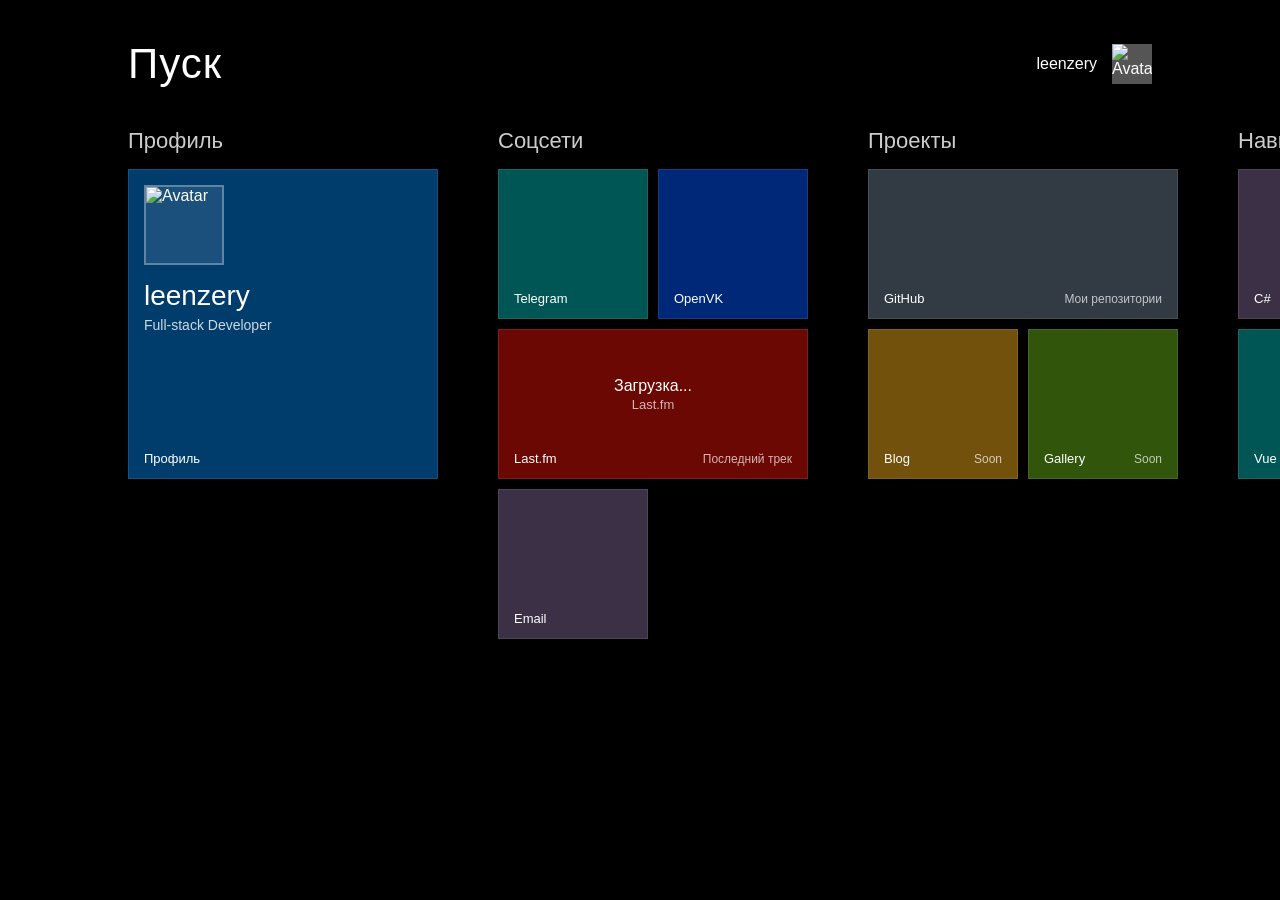
==== index.html @ 27db21e6 "feat: Start Screen is now live" ====
<!doctype html>
<html lang="ru">
    <head>
        <meta charset="UTF-8" />
        <meta name="viewport" content="width=device-width, initial-scale=1.0" />
        <title>Leenzery</title>
        <link rel="stylesheet" href="style.css" />
    </head>
    <body>
        <div class="start-screen">
            <header class="header">
                <h1>Пуск</h1>
                <div class="user-profile">
                    <span>leenzery</span>
                    <div class="avatar">
                        <img
                            src="https://github.com/leenzerydev.png"
                            alt="Avatar"
                        />
                    </div>
                </div>
            </header>

            <div class="groups-container">
                <section class="tile-group">
                    <h2 class="group-title">Профиль</h2>
                    <div class="tile-grid">
                        <div class="tile tile-large tile-blue">
                            <img
                                src="https://github.com/leenzerydev.png"
                                alt="Avatar"
                                class="tile-avatar"
                            />
                            <div class="bio-content">
                                <h2>leenzery</h2>
                                <span class="subtitle"
                                    >Full-stack Developer</span
                                >
                                <p></p>
                            </div>
                            <div class="tile-label">Профиль</div>
                        </div>
                    </div>
                </section>

                <section class="tile-group">
                    <h2 class="group-title">Соцсети</h2>
                    <div class="tile-grid">
                        <a
                            href="https://t.me/leenzerydev"
                            class="tile tile-single tile-teal"
                        >
                            <div class="tile-content">
                                <div class="tile-icon">
                                    <i data-lucide="send"></i>
                                </div>
                                <div class="tile-label">Telegram</div>
                            </div>
                        </a>
                        <a
                            href="https://openvk.org/leenzerydev"
                            class="tile tile-single tile-cobalt"
                        >
                            <div class="tile-content">
                                <div class="tile-icon"></div>
                                <div class="tile-label">OpenVK</div>
                            </div>
                        </a>
                        <a
                            href="https://www.last.fm/user/leenzery"
                            class="tile tile-double tile-lastfm"
                            id="lfm-tile"
                        >
                            <div class="tile-content">
                                <div class="tile-icon"></div>
                                <div class="lfm-info" id="lfm-track-info">
                                    <span class="track-name">Загрузка...</span>
                                    <span class="artist-name">Last.fm</span>
                                </div>
                            </div>
                            <div class="tile-label">Last.fm</div>
                            <div class="tile-status" id="lfm-status">
                                Последний трек
                            </div>
                        </a>
                        <a
                            href="mailto:ly@leenzery.dev"
                            class="tile tile-single tile-mauve"
                        >
                            <div class="tile-content">
                                <div class="tile-icon"></div>
                                <div class="tile-label">Email</div>
                            </div>
                        </a>
                    </div>
                </section>

                <section class="tile-group">
                    <h2 class="group-title">Проекты</h2>
                    <div class="tile-grid">
                        <a
                            href="https://github.com/leenzerydev"
                            class="tile tile-double tile-steel"
                        >
                            <div class="tile-content">
                                <div class="tile-icon"></div>
                                <div class="tile-label">GitHub</div>
                            </div>
                            <div class="tile-status">Мои репозитории</div>
                        </a>
                        <div class="tile tile-single tile-orange">
                            <div class="tile-content">
                                <div class="tile-icon"></div>
                                <div class="tile-label">Blog</div>
                            </div>
                            <div class="tile-status">Soon</div>
                        </div>
                        <div class="tile tile-single tile-green">
                            <div class="tile-content">
                                <div class="tile-icon"></div>
                                <div class="tile-label">Gallery</div>
                            </div>
                            <div class="tile-status">Soon</div>
                        </div>
                    </div>
                </section>

                <section class="tile-group">
                    <h2 class="group-title">Навыки</h2>
                    <div class="tile-grid">
                        <div class="tile tile-single tile-mauve">
                            <div class="tile-content">
                                <div class="tile-label">C#</div>
                            </div>
                        </div>
                        <div class="tile tile-single tile-blue">
                            <div class="tile-content">
                                <div class="tile-label">TypeScript</div>
                            </div>
                        </div>
                        <div class="tile tile-single tile-teal">
                            <div class="tile-content">
                                <div class="tile-label">Vue</div>
                            </div>
                        </div>
                        <div class="tile tile-single tile-cobalt">
                            <div class="tile-content">
                                <div class="tile-label">Node.js</div>
                            </div>
                        </div>
                    </div>
                </section>
            </div>
        </div>

        <script>
            const PROXY_URL = "/api/last-track";

            async function updateLastFM() {
                try {
                    const response = await fetch(PROXY_URL);
                    const track = await response.json();

                    if (track && !track.error) {
                        document.querySelector(
                            "#lfm-track-info .track-name",
                        ).textContent = track.name;
                        document.querySelector(
                            "#lfm-track-info .artist-name",
                        ).textContent = track.artist;

                        document.querySelector("#lfm-status").textContent =
                            track.nowplaying
                                ? "Слушаю сейчас"
                                : "Последний трек";
                    }
                } catch (e) {
                    console.error("LFM Proxy Error:", e);
                }
            }

            updateLastFM();
            setInterval(updateLastFM, 30000);

            const container = document.querySelector(".groups-container");
            container.addEventListener("wheel", (e) => {
                if (window.innerWidth > 600) {
                    e.preventDefault();
                    container.scrollLeft += e.deltaY;
                }
            });
        </script>
    </body>
</html>
---- style.css ----
:root {
    --bg: #000000;
    --metro-font: "Segoe UI", "Open Sans", Arial, sans-serif;
}

* {
    box-sizing: border-box;
    margin: 0;
    padding: 0;
}

body {
    background-color: var(--bg);
    background-image: url("https://i.pinimg.com/originals/ba/e0/b1/bae0b111491f38f225962f347ef50248.gif");
    background-size: cover;
    background-position: center;
    background-attachment: fixed;
    color: white;
    font-family: var(--metro-font);
    overflow-x: hidden;
}

.start-screen {
    padding: 40px 0;
    min-height: 100vh;
    display: flex;
    flex-direction: column;
}

.header {
    display: flex;
    justify-content: space-between;
    align-items: center;
    margin-bottom: 40px;
    padding: 0 10%;
}

.header h1 {
    font-size: 42px;
    font-weight: 300;
    letter-spacing: 1px;
}

.user-profile {
    display: flex;
    align-items: center;
    gap: 15px;
}

.user-profile .avatar {
    width: 40px;
    height: 40px;
    background: #555;
    display: flex;
    align-items: center;
    justify-content: center;
    overflow: hidden;
}

.user-profile .avatar img {
    width: 100%;
    height: 100%;
    object-fit: cover;
}

.groups-container {
    display: flex;
    gap: 60px;
    overflow-x: auto;
    padding: 0 10% 40px 10%;
    scroll-behavior: smooth;
    -webkit-overflow-scrolling: touch;
    flex-grow: 1;
}

/* hide scrollbar for Chrome */
.groups-container::-webkit-scrollbar {
    display: none;
}

/* hide scrollbar for IE, Edge and Firefox */
.groups-container {
    -ms-overflow-style: none; /* IE and Edge */
    scrollbar-width: none; /* Firefox */
}

.tile-group {
    display: flex;
    flex-direction: column;
}

.group-title {
    font-size: 22px;
    font-weight: 400;
    margin-bottom: 15px;
    color: rgba(255, 255, 255, 0.8);
}

.tile-grid {
    display: grid;
    grid-template-columns: repeat(2, 150px);
    grid-auto-rows: 150px;
    gap: 10px;
}

.tile {
    position: relative;
    display: flex;
    flex-direction: column;
    padding: 15px;
    text-decoration: none;
    color: white;
    cursor: pointer;
    transition: all 0.2s cubic-bezier(0.1, 0.7, 0.1, 1);
    overflow: hidden;

    /* acrylic effect */
    backdrop-filter: blur(20px) saturate(125%);
    -webkit-backdrop-filter: blur(20px) saturate(125%);
    border: 1px solid rgba(255, 255, 255, 0.1);
    box-shadow: 0 4px 15px rgba(0, 0, 0, 0.2);
}

.tile:hover {
    transform: translateY(-2px);
    border-color: rgba(255, 255, 255, 0.3);
    box-shadow: 0 8px 25px rgba(0, 0, 0, 0.4);
    filter: brightness(1.1);
}

.tile:active {
    transform: scale(0.97);
}

.tile-double {
    grid-column: span 2;
}

.tile-large {
    grid-column: span 2;
    grid-row: span 2;
}

/* bio content styling */
.tile-avatar {
    width: 80px;
    height: 80px;
    border: 2px solid rgba(255, 255, 255, 0.3);
    margin-bottom: 15px;
    object-fit: cover;
    background-color: rgba(255, 255, 255, 0.1);
}

.bio-content h2 {
    font-size: 28px;
    font-weight: 300;
    margin-bottom: 5px;
}

.bio-content .subtitle {
    font-size: 14px;
    opacity: 0.8;
    margin-bottom: 15px;
    display: block;
}

.bio-content p {
    font-size: 14px;
    line-height: 1.4;
    font-weight: 300;
}

/* acrylic colors */
.tile-blue {
    background-color: rgba(0, 120, 215, 0.5);
}
.tile-teal {
    background-color: rgba(0, 171, 169, 0.5);
}
.tile-steel {
    background-color: rgba(100, 118, 135, 0.5);
}
.tile-cobalt {
    background-color: rgba(0, 80, 239, 0.5);
}
.tile-mauve {
    background-color: rgba(118, 96, 138, 0.5);
}
.tile-orange {
    background-color: rgba(227, 162, 26, 0.5);
}
.tile-green {
    background-color: rgba(96, 169, 23, 0.5);
}
.tile-lastfm {
    background-color: rgba(213, 16, 7, 0.5);
}

/* last.fm track styling */
.lfm-info {
    display: flex;
    flex-direction: column;
    align-items: center;
    text-align: center;
    width: 100%;
}

.track-name {
    font-size: 16px;
    font-weight: 400;
    margin-bottom: 2px;
    white-space: nowrap;
    overflow: hidden;
    text-overflow: ellipsis;
    max-width: 250px;
}

.artist-name {
    font-size: 13px;
    opacity: 0.7;
    white-space: nowrap;
    overflow: hidden;
    text-overflow: ellipsis;
    max-width: 250px;
}

.tile-content {
    flex-grow: 1;
    display: flex;
    flex-direction: column;
    justify-content: center;
    align-items: center; /* center icons */
    width: 100%;
    margin-bottom: 20px;
}

.tile-icon {
    display: flex;
    align-items: center;
    justify-content: center;
}

.tile-icon i,
.tile-icon svg {
    width: 40px;
    height: 40px;
    stroke-width: 1.5px;
}

.tile-label {
    font-size: 13px;
    font-weight: 300;
    text-transform: none;
    position: absolute;
    bottom: 12px;
    left: 15px;
}

.tile-status {
    font-size: 12px;
    font-weight: 300;
    opacity: 0.7;
    position: absolute;
    bottom: 12px;
    right: 15px;
}

/* responsive adjustments */
@media (max-width: 600px) {
    .start-screen {
        padding: 20px 0;
    }

    .header {
        padding: 0 20px;
        margin-bottom: 30px;
    }

    .header h1 {
        font-size: 32px;
    }

    .groups-container {
        flex-direction: column;
        gap: 40px;
        padding: 0 20px 40px 20px;
        overflow-x: hidden;
    }

    .tile-grid {
        grid-template-columns: repeat(auto-fill, minmax(140px, 1fr));
        justify-content: center;
    }

    .tile-double,
    .tile-large {
        grid-column: span 2;
    }
}
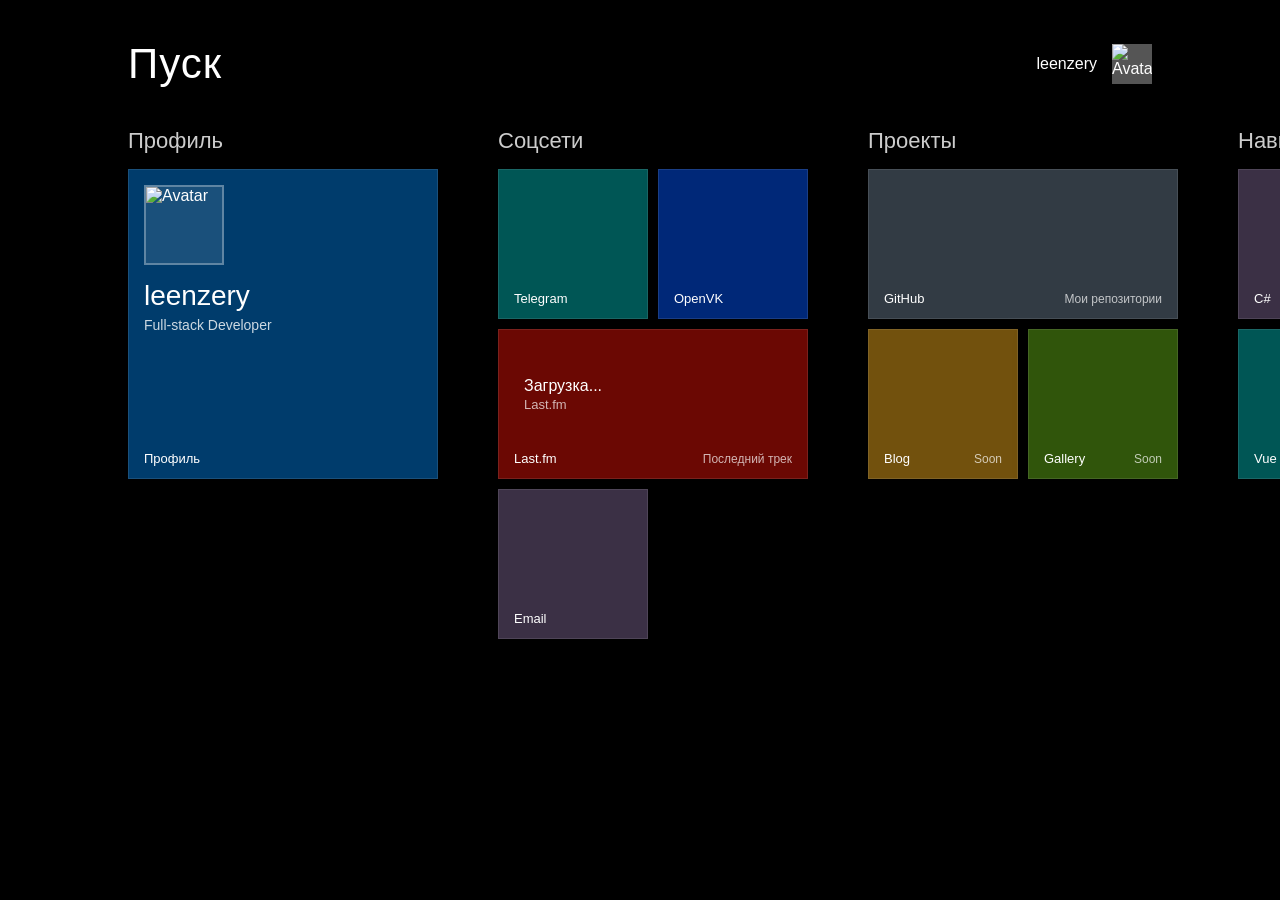
==== commit 23caf109: "feat: add album cover and left-align text for Last.fm tile" ====
--- a/index.html
+++ b/index.html
@@ -73,9 +73,19 @@
                         >
                             <div class="tile-content">
                                 <div class="tile-icon"></div>
-                                <div class="lfm-info" id="lfm-track-info">
-                                    <span class="track-name">Загрузка...</span>
-                                    <span class="artist-name">Last.fm</span>
+                                <div class="lfm-info">
+                                    <img
+                                        src=""
+                                        alt="cover"
+                                        class="lfm-cover"
+                                        style="display: none"
+                                    />
+                                    <div class="lfm-text">
+                                        <span class="track-name"
+                                            >Загрузка...</span
+                                        >
+                                        <span class="artist-name">Last.fm</span>
+                                    </div>
                                 </div>
                             </div>
                             <div class="tile-label">Last.fm</div>
@@ -154,7 +164,7 @@
         </div>
 
         <script>
-            const PROXY_URL = "/api/last-track";
+            const PROXY_URL = "https://leenzery-dev.vercel.app/api/last-track";
 
             async function updateLastFM() {
                 try {
--- a/style.css
+++ b/style.css
@@ -199,10 +199,27 @@
 /* last.fm track styling */
 .lfm-info {
     display: flex;
-    flex-direction: column;
-    align-items: center;
-    text-align: center;
+    align-items: center;
+    gap: 15px;
     width: 100%;
+    padding: 0 10px;
+}
+
+.lfm-cover {
+    width: 64px;
+    height: 64px;
+    border: 1px solid rgba(255, 255, 255, 0.2);
+    object-fit: cover;
+    background-color: rgba(255, 255, 255, 0.1);
+    flex-shrink: 0;
+}
+
+.lfm-text {
+    display: flex;
+    flex-direction: column;
+    justify-content: center;
+    overflow: hidden;
+    text-align: left;
 }
 
 .track-name {
@@ -212,7 +229,6 @@
     white-space: nowrap;
     overflow: hidden;
     text-overflow: ellipsis;
-    max-width: 250px;
 }
 
 .artist-name {
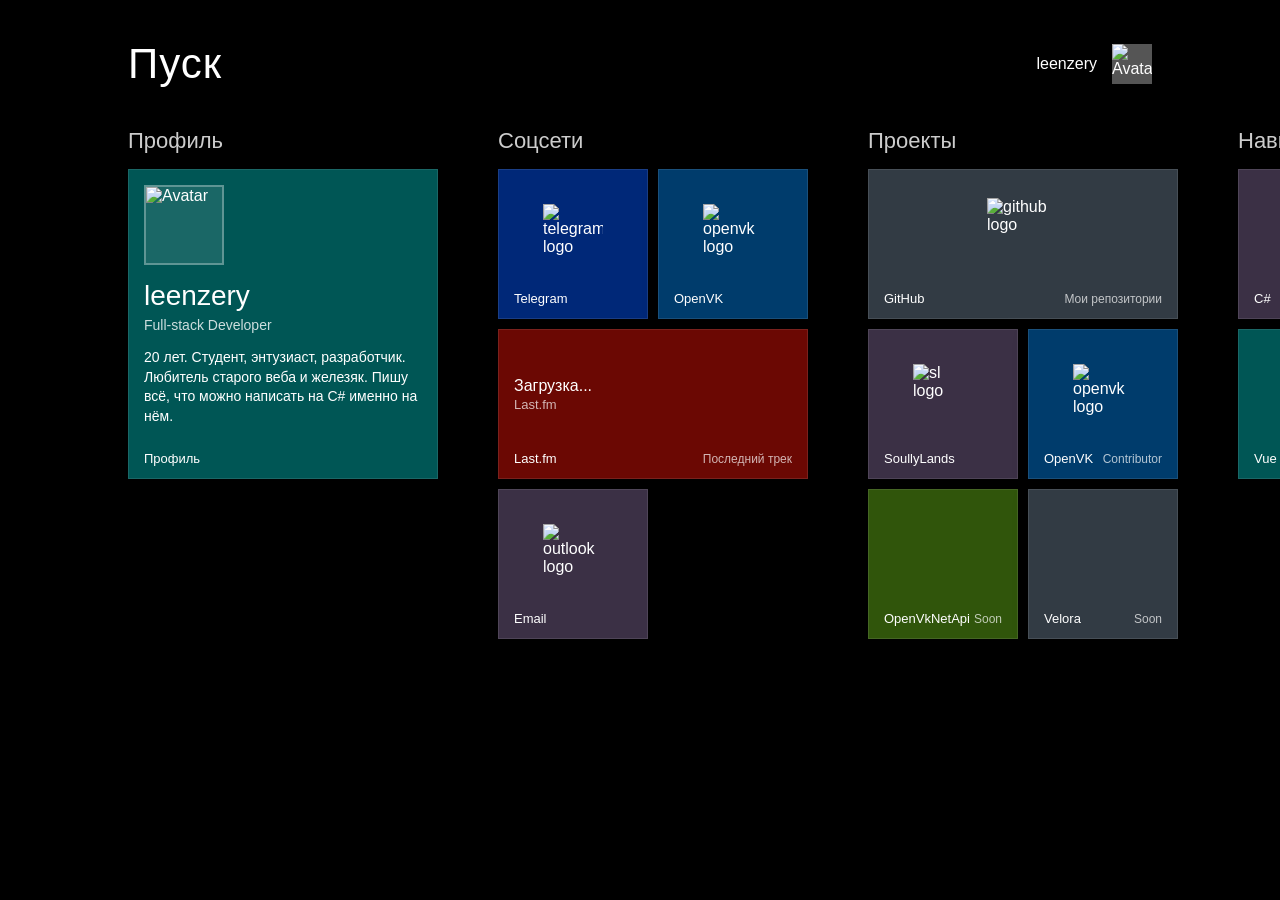
==== commit 9b9885dd: "feat: add new project tiles, add image icons and automate age calculation" ====
--- a/index.html
+++ b/index.html
@@ -25,7 +25,7 @@
                 <section class="tile-group">
                     <h2 class="group-title">Профиль</h2>
                     <div class="tile-grid">
-                        <div class="tile tile-large tile-blue">
+                        <div class="tile tile-large tile-teal">
                             <img
                                 src="https://github.com/leenzerydev.png"
                                 alt="Avatar"
@@ -36,7 +36,12 @@
                                 <span class="subtitle"
                                     >Full-stack Developer</span
                                 >
-                                <p></p>
+                                <p>
+                                    <span id="age-display"></span> лет. Студент,
+                                    энтузиаст, разработчик. Любитель старого
+                                    веба и железяк. Пишу всё, что можно написать
+                                    на C# именно на нём.
+                                </p>
                             </div>
                             <div class="tile-label">Профиль</div>
                         </div>
@@ -48,21 +53,29 @@
                     <div class="tile-grid">
                         <a
                             href="https://t.me/leenzerydev"
-                            class="tile tile-single tile-teal"
-                        >
-                            <div class="tile-content">
-                                <div class="tile-icon">
-                                    <i data-lucide="send"></i>
+                            class="tile tile-single tile-cobalt"
+                        >
+                            <div class="tile-content">
+                                <div class="tile-icon">
+                                    <img
+                                        src="https://upload.wikimedia.org/wikipedia/commons/thumb/8/82/Telegram_logo.svg/960px-Telegram_logo.svg.png"
+                                        alt="telegram logo"
+                                    />
                                 </div>
                                 <div class="tile-label">Telegram</div>
                             </div>
                         </a>
                         <a
                             href="https://openvk.org/leenzerydev"
-                            class="tile tile-single tile-cobalt"
-                        >
-                            <div class="tile-content">
-                                <div class="tile-icon"></div>
+                            class="tile tile-single tile-blue"
+                        >
+                            <div class="tile-content">
+                                <div class="tile-icon">
+                                    <img
+                                        src="https://raw.githubusercontent.com/OpenVK/openvk/a661f2bca0a120e3c762b1c0749864a6e5c7430a/Web/static/img/logo.svg"
+                                        alt="openvk logo"
+                                    />
+                                </div>
                                 <div class="tile-label">OpenVK</div>
                             </div>
                         </a>
@@ -72,7 +85,6 @@
                             id="lfm-tile"
                         >
                             <div class="tile-content">
-                                <div class="tile-icon"></div>
                                 <div class="lfm-info">
                                     <img
                                         src=""
@@ -98,7 +110,12 @@
                             class="tile tile-single tile-mauve"
                         >
                             <div class="tile-content">
-                                <div class="tile-icon"></div>
+                                <div class="tile-icon">
+                                    <img
+                                        src="https://upload.wikimedia.org/wikipedia/ru/d/db/Windows_Mail_Icon.png"
+                                        alt="outlook logo"
+                                    />
+                                </div>
                                 <div class="tile-label">Email</div>
                             </div>
                         </a>
@@ -113,22 +130,57 @@
                             class="tile tile-double tile-steel"
                         >
                             <div class="tile-content">
+                                <div class="tile-icon">
+                                    <img
+                                        src="https://upload.wikimedia.org/wikipedia/commons/9/91/Octicons-mark-github.svg"
+                                        alt="github logo"
+                                    />
+                                </div>
+                                <div class="tile-label">GitHub</div>
+                            </div>
+                            <div class="tile-status">Мои репозитории</div>
+                        </a>
+                        <a
+                            href="https://soullylands.ch"
+                            class="tile tile-single tile-mauve"
+                        >
+                            <div class="tile-content">
+                                <div class="tile-icon">
+                                    <img
+                                        src="https://soullylands.ch/images/logo.png"
+                                        alt="sl logo"
+                                    />
+                                </div>
+                                <div class="tile-label">SoullyLands</div>
+                            </div>
+                            <div class="tile-status"></div>
+                        </a>
+                        <a
+                            href="https://github.com/OpenVK/openvk/commits?author=LeenzeryDev"
+                            class="tile tile-single tile-blue"
+                        >
+                            <div class="tile-content">
+                                <div class="tile-icon">
+                                    <img
+                                        src="https://raw.githubusercontent.com/OpenVK/openvk/a661f2bca0a120e3c762b1c0749864a6e5c7430a/Web/static/img/logo.svg"
+                                        alt="openvk logo"
+                                    />
+                                </div>
+                                <div class="tile-label">OpenVK</div>
+                            </div>
+                            <div class="tile-status">Contributor</div>
+                        </a>
+                        <div class="tile tile-single tile-green">
+                            <div class="tile-content">
                                 <div class="tile-icon"></div>
-                                <div class="tile-label">GitHub</div>
-                            </div>
-                            <div class="tile-status">Мои репозитории</div>
-                        </a>
-                        <div class="tile tile-single tile-orange">
+                                <div class="tile-label">OpenVkNetApi</div>
+                            </div>
+                            <div class="tile-status">Soon</div>
+                        </div>
+                        <div class="tile tile-single tile-steel">
                             <div class="tile-content">
                                 <div class="tile-icon"></div>
-                                <div class="tile-label">Blog</div>
-                            </div>
-                            <div class="tile-status">Soon</div>
-                        </div>
-                        <div class="tile tile-single tile-green">
-                            <div class="tile-content">
-                                <div class="tile-icon"></div>
-                                <div class="tile-label">Gallery</div>
+                                <div class="tile-label">Velora</div>
                             </div>
                             <div class="tile-status">Soon</div>
                         </div>
@@ -140,21 +192,45 @@
                     <div class="tile-grid">
                         <div class="tile tile-single tile-mauve">
                             <div class="tile-content">
+                                <div class="tile-icon">
+                                    <img
+                                        src="https://upload.wikimedia.org/wikipedia/commons/thumb/b/bd/Logo_C_sharp.svg/960px-Logo_C_sharp.svg.png"
+                                        alt="csharp logo"
+                                    />
+                                </div>
                                 <div class="tile-label">C#</div>
                             </div>
                         </div>
                         <div class="tile tile-single tile-blue">
                             <div class="tile-content">
+                                <div class="tile-icon">
+                                    <img
+                                        src="https://upload.wikimedia.org/wikipedia/commons/thumb/4/4c/Typescript_logo_2020.svg/960px-Typescript_logo_2020.svg.png"
+                                        alt="ts logo"
+                                    />
+                                </div>
                                 <div class="tile-label">TypeScript</div>
                             </div>
                         </div>
                         <div class="tile tile-single tile-teal">
                             <div class="tile-content">
+                                <div class="tile-icon">
+                                    <img
+                                        src="https://upload.wikimedia.org/wikipedia/commons/thumb/9/95/Vue.js_Logo_2.svg/3840px-Vue.js_Logo_2.svg.png"
+                                        alt="vue logo"
+                                    />
+                                </div>
                                 <div class="tile-label">Vue</div>
                             </div>
                         </div>
-                        <div class="tile tile-single tile-cobalt">
-                            <div class="tile-content">
+                        <div class="tile tile-single tile-node">
+                            <div class="tile-content">
+                                <div class="tile-icon">
+                                    <img
+                                        src="https://www.vectorlogo.zone/logos/nodejs/nodejs-icon.svg"
+                                        alt="nodejs icon"
+                                    />
+                                </div>
                                 <div class="tile-label">Node.js</div>
                             </div>
                         </div>
@@ -172,17 +248,28 @@
                     const track = await response.json();
 
                     if (track && !track.error) {
-                        document.querySelector(
-                            "#lfm-track-info .track-name",
-                        ).textContent = track.name;
-                        document.querySelector(
-                            "#lfm-track-info .artist-name",
-                        ).textContent = track.artist;
-
-                        document.querySelector("#lfm-status").textContent =
-                            track.nowplaying
+                        const elName = document.querySelector(".track-name");
+                        const elArtist = document.querySelector(".artist-name");
+                        const elCover = document.querySelector(".lfm-cover");
+                        const elStatus = document.querySelector("#lfm-status");
+
+                        if (elName) elName.textContent = track.name;
+                        if (elArtist) elArtist.textContent = track.artist;
+
+                        if (elCover) {
+                            if (track.image && track.image !== "") {
+                                elCover.src = track.image;
+                                elCover.style.display = "block";
+                            } else {
+                                elCover.style.display = "none";
+                            }
+                        }
+
+                        if (elStatus) {
+                            elStatus.textContent = track.nowplaying
                                 ? "Слушаю сейчас"
                                 : "Последний трек";
+                        }
                     }
                 } catch (e) {
                     console.error("LFM Proxy Error:", e);
@@ -191,6 +278,18 @@
 
             updateLastFM();
             setInterval(updateLastFM, 30000);
+
+            function calculateAge(birthDate) {
+                const diff = Date.now() - birthDate.getTime();
+                const ageDate = new Date(diff);
+                return Math.abs(ageDate.getUTCFullYear() - 1970);
+            }
+
+            const birthDate = new Date("2006-10-12");
+            const ageDisplay = document.getElementById("age-display");
+            if (ageDisplay) {
+                ageDisplay.textContent = calculateAge(birthDate);
+            }
 
             const container = document.querySelector(".groups-container");
             container.addEventListener("wheel", (e) => {
--- a/style.css
+++ b/style.css
@@ -195,6 +195,9 @@
 .tile-lastfm {
     background-color: rgba(213, 16, 7, 0.5);
 }
+.tile-node {
+    background-color: rgba(51, 51, 51, 0.6);
+}
 
 /* last.fm track styling */
 .lfm-info {
@@ -202,12 +205,11 @@
     align-items: center;
     gap: 15px;
     width: 100%;
-    padding: 0 10px;
 }
 
 .lfm-cover {
-    width: 64px;
-    height: 64px;
+    width: 100px;
+    height: 100px;
     border: 1px solid rgba(255, 255, 255, 0.2);
     object-fit: cover;
     background-color: rgba(255, 255, 255, 0.1);
@@ -254,13 +256,26 @@
     display: flex;
     align-items: center;
     justify-content: center;
-}
-
-.tile-icon i,
-.tile-icon svg {
-    width: 40px;
-    height: 40px;
-    stroke-width: 1.5px;
+    width: 100%;
+    height: 100%;
+}
+
+.tile-single .tile-icon img {
+    width: 60px;
+    height: 60px;
+    object-fit: contain;
+}
+
+.tile-double .tile-icon img {
+    width: 72px;
+    height: 72px;
+    object-fit: contain;
+}
+
+.tile-large .tile-icon img {
+    width: 120px;
+    height: 120px;
+    object-fit: contain;
 }
 
 .tile-label {
